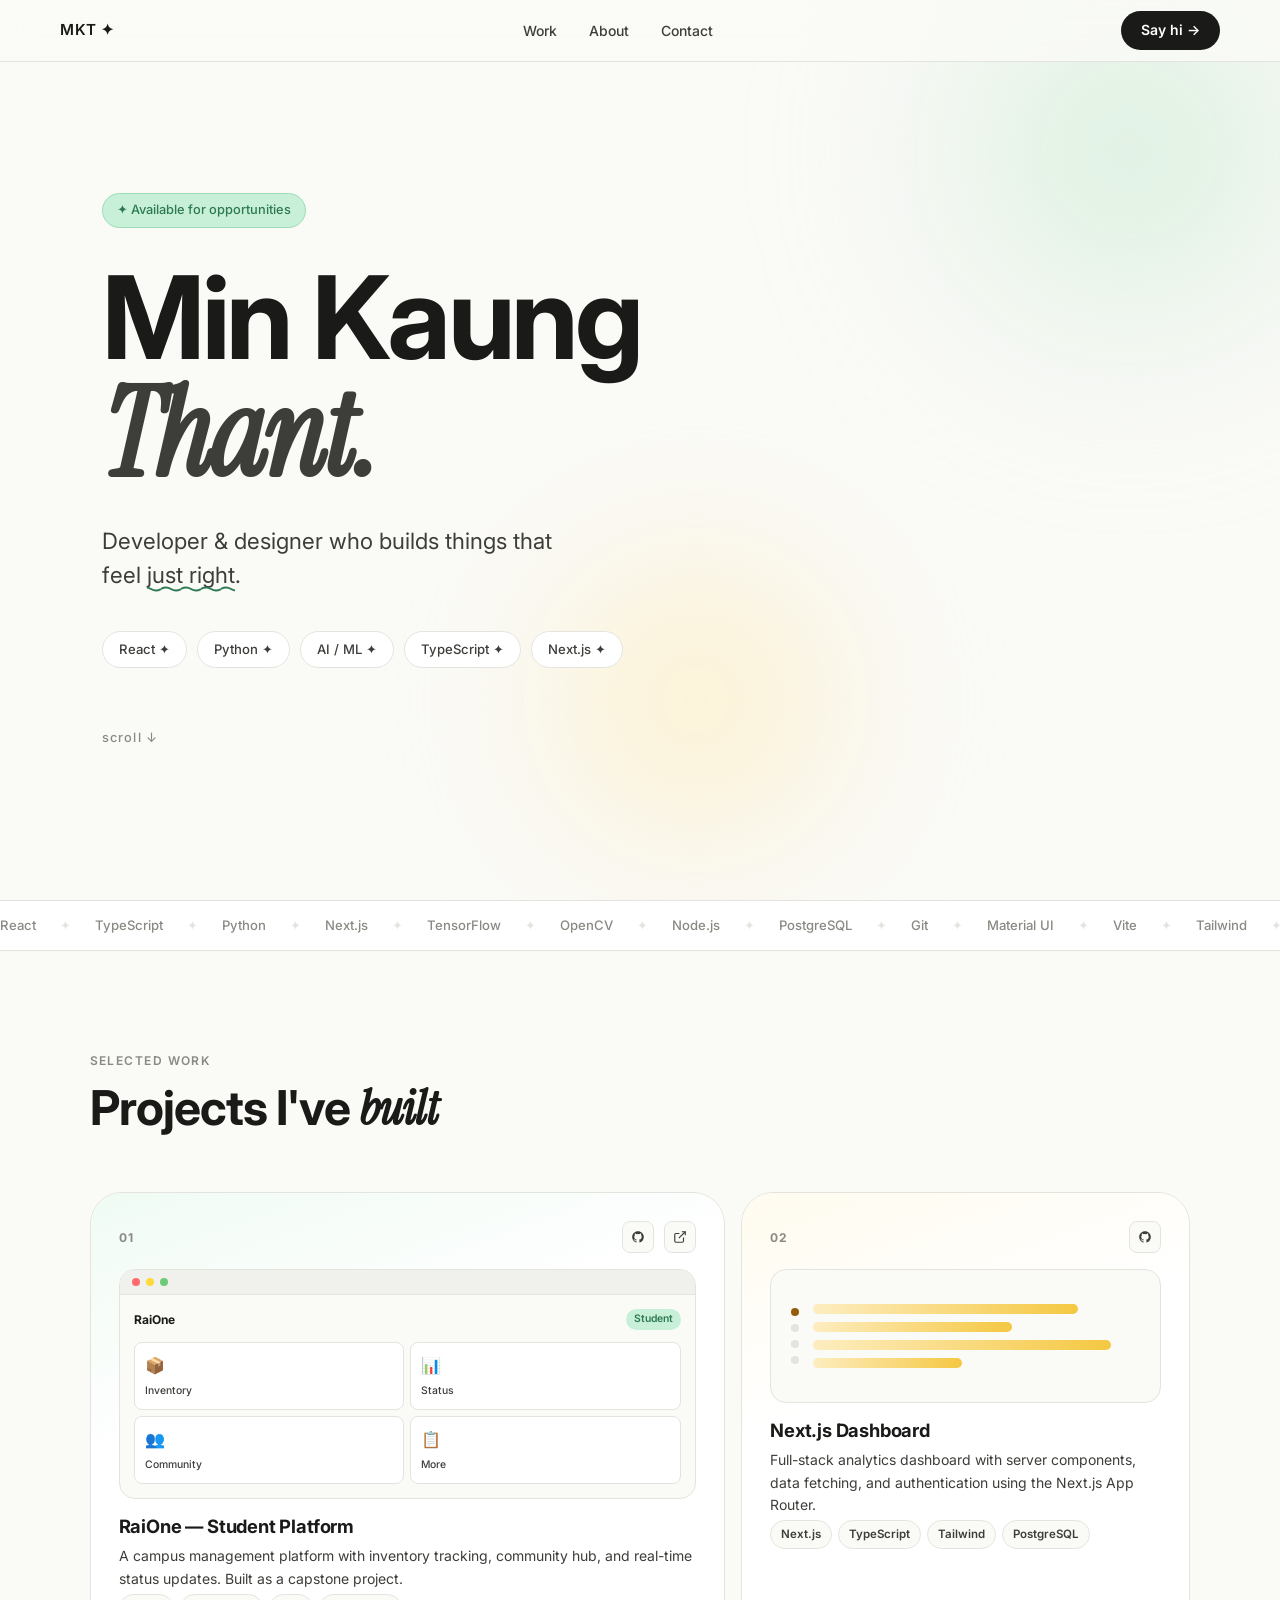
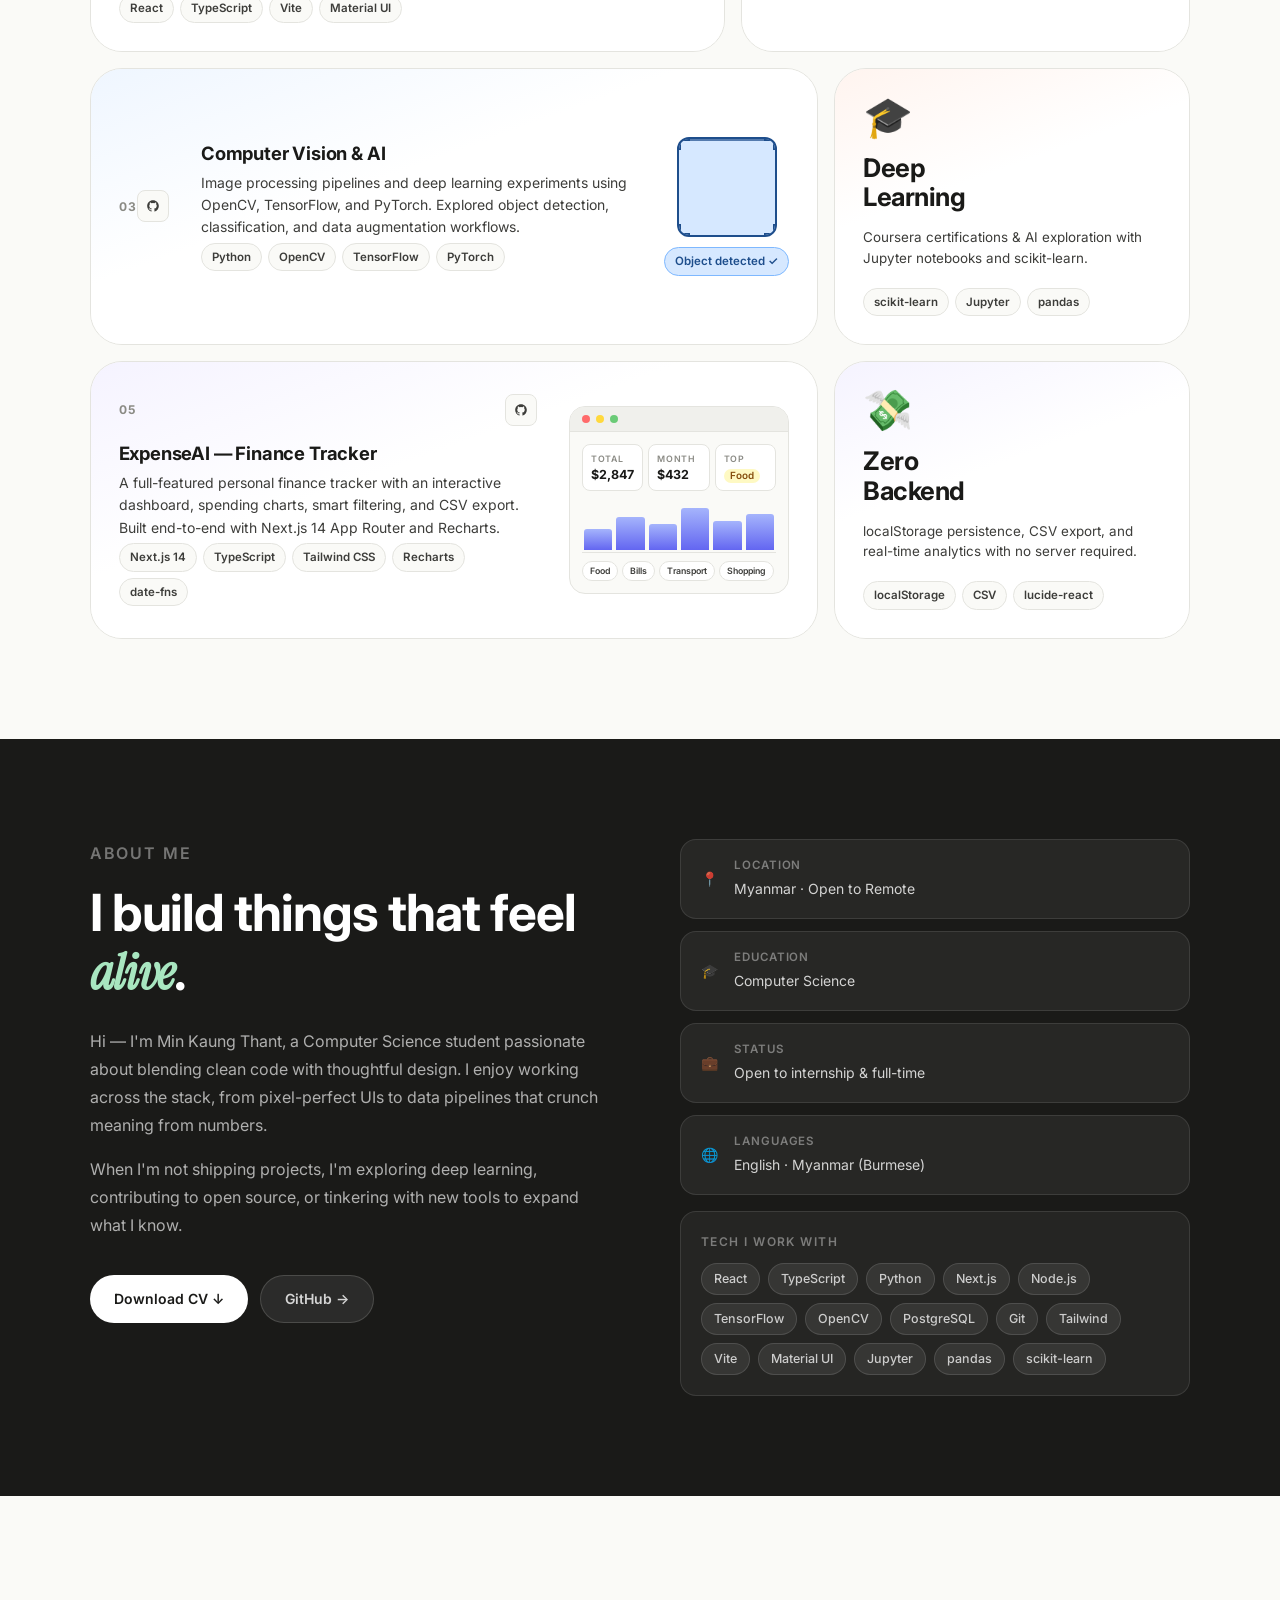
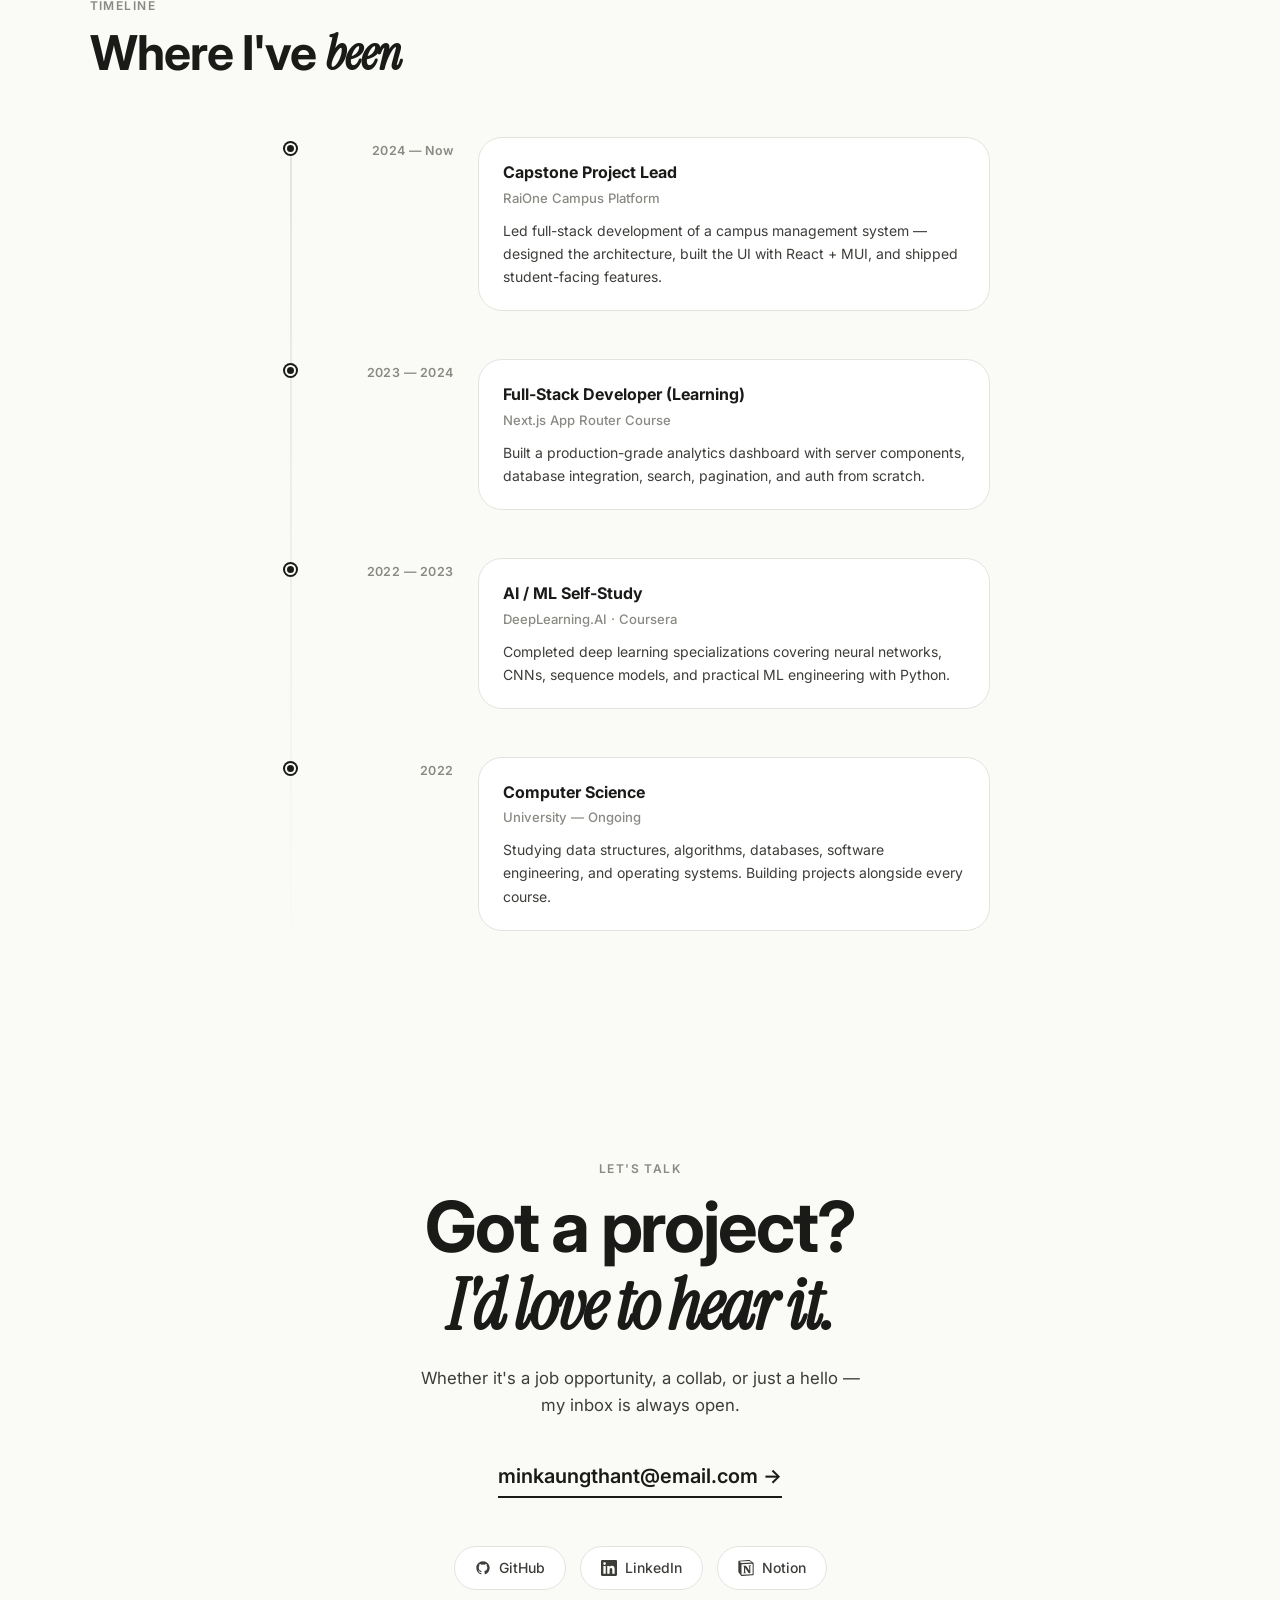
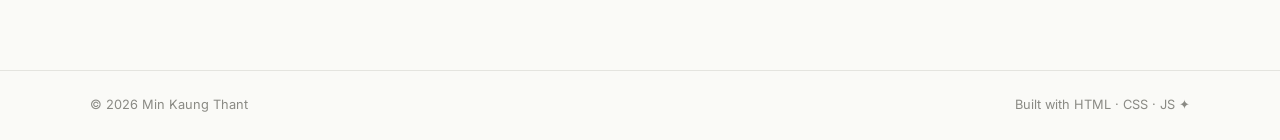
==== portfolio/index.html @ bcfe82c2 "Add ExpenseAI project card to portfolio Cards 05 and 06 showcase the Next.js 14 expense tracker with" ====
<!DOCTYPE html>
<html lang="en">
<head>
  <meta charset="UTF-8" />
  <meta name="viewport" content="width=device-width, initial-scale=1.0" />
  <title>Min Kaung Thant</title>
  <link rel="preconnect" href="https://fonts.googleapis.com" />
  <link rel="preconnect" href="https://fonts.gstatic.com" crossorigin />
  <link href="https://fonts.googleapis.com/css2?family=Instrument+Serif:ital@0;1&family=Inter:wght@300;400;500;600&display=swap" rel="stylesheet" />
  <link rel="stylesheet" href="style.css" />
</head>
<body>

  <!-- NAV -->
  <nav id="nav">
    <a href="#" class="nav-logo">MKT ✦</a>
    <ul>
      <li><a href="#work">Work</a></li>
      <li><a href="#about">About</a></li>
      <li><a href="#contact">Contact</a></li>
    </ul>
    <a href="mailto:minkaungthant@email.com" class="nav-cta">Say hi →</a>
  </nav>

  <!-- HERO -->
  <section id="hero">
    <div class="hero-tag">✦ Available for opportunities</div>
    <h1 class="hero-title">
      Min Kaung<br />
      <em>Thant.</em>
    </h1>
    <p class="hero-sub">
      Developer &amp; designer who builds things that<br />
      feel <span class="squiggle">just right</span>.
    </p>
    <div class="hero-chips">
      <span>React ✦</span>
      <span>Python ✦</span>
      <span>AI / ML ✦</span>
      <span>TypeScript ✦</span>
      <span>Next.js ✦</span>
    </div>
    <div class="hero-scroll">scroll ↓</div>

    <!-- decorative blobs -->
    <div class="blob blob-a"></div>
    <div class="blob blob-b"></div>
  </section>

  <!-- MARQUEE -->
  <div class="marquee-wrap" aria-hidden="true">
    <div class="marquee-track">
      <span>React</span><span>✦</span>
      <span>TypeScript</span><span>✦</span>
      <span>Python</span><span>✦</span>
      <span>Next.js</span><span>✦</span>
      <span>TensorFlow</span><span>✦</span>
      <span>OpenCV</span><span>✦</span>
      <span>Node.js</span><span>✦</span>
      <span>PostgreSQL</span><span>✦</span>
      <span>Git</span><span>✦</span>
      <span>Material UI</span><span>✦</span>
      <span>Vite</span><span>✦</span>
      <span>Tailwind</span><span>✦</span>
      <!-- duplicate for seamless loop -->
      <span>React</span><span>✦</span>
      <span>TypeScript</span><span>✦</span>
      <span>Python</span><span>✦</span>
      <span>Next.js</span><span>✦</span>
      <span>TensorFlow</span><span>✦</span>
      <span>OpenCV</span><span>✦</span>
      <span>Node.js</span><span>✦</span>
      <span>PostgreSQL</span><span>✦</span>
      <span>Git</span><span>✦</span>
      <span>Material UI</span><span>✦</span>
      <span>Vite</span><span>✦</span>
      <span>Tailwind</span><span>✦</span>
    </div>
  </div>

  <!-- WORK / PROJECTS -->
  <section id="work">
    <div class="section-header">
      <p class="label">Selected work</p>
      <h2>Projects I've <em>built</em></h2>
    </div>

    <div class="projects-bento">

      <!-- Card 1 — large -->
      <article class="project-card card-large" data-color="mint">
        <div class="card-inner">
          <div class="card-top">
            <span class="card-num">01</span>
            <div class="card-links">
              <a href="https://github.com/minkaungthant/raione-capstone" target="_blank" rel="noopener" aria-label="GitHub">
                <svg viewBox="0 0 24 24" fill="currentColor"><path d="M12 2C6.477 2 2 6.477 2 12c0 4.418 2.865 8.168 6.839 9.491.5.092.682-.217.682-.482 0-.237-.009-.868-.013-1.703-2.782.604-3.369-1.341-3.369-1.341-.454-1.155-1.11-1.463-1.11-1.463-.908-.62.069-.608.069-.608 1.003.07 1.531 1.03 1.531 1.03.892 1.529 2.341 1.087 2.91.832.092-.647.35-1.088.636-1.338-2.22-.253-4.555-1.11-4.555-4.943 0-1.091.39-1.984 1.029-2.683-.103-.253-.446-1.27.098-2.647 0 0 .84-.269 2.75 1.025A9.578 9.578 0 0 1 12 6.836a9.59 9.59 0 0 1 2.504.337c1.909-1.294 2.747-1.025 2.747-1.025.546 1.377.202 2.394.1 2.647.64.699 1.028 1.592 1.028 2.683 0 3.842-2.339 4.687-4.566 4.935.359.309.678.919.678 1.852 0 1.336-.012 2.415-.012 2.743 0 .267.18.578.688.48C19.138 20.165 22 16.418 22 12c0-5.523-4.477-10-10-10z"/></svg>
              </a>
              <a href="#" target="_blank" rel="noopener" aria-label="Live">
                <svg viewBox="0 0 24 24" fill="none" stroke="currentColor" stroke-width="2"><path d="M18 13v6a2 2 0 0 1-2 2H5a2 2 0 0 1-2-2V8a2 2 0 0 1 2-2h6"/><polyline points="15 3 21 3 21 9"/><line x1="10" y1="14" x2="21" y2="3"/></svg>
              </a>
            </div>
          </div>
          <div class="card-preview">
            <div class="mockup-browser">
              <div class="mockup-bar"><span></span><span></span><span></span></div>
              <div class="mockup-screen">
                <div class="mockup-nav"><div class="mockup-logo">RaiOne</div><div class="mockup-role">Student</div></div>
                <div class="mockup-grid">
                  <div class="mockup-tile"><div class="mockup-icon">📦</div><div>Inventory</div></div>
                  <div class="mockup-tile"><div class="mockup-icon">📊</div><div>Status</div></div>
                  <div class="mockup-tile"><div class="mockup-icon">👥</div><div>Community</div></div>
                  <div class="mockup-tile"><div class="mockup-icon">📋</div><div>More</div></div>
                </div>
              </div>
            </div>
          </div>
          <div class="card-body">
            <h3>RaiOne — Student Platform</h3>
            <p>A campus management platform with inventory tracking, community hub, and real-time status updates. Built as a capstone project.</p>
            <div class="card-tags">
              <span>React</span><span>TypeScript</span><span>Vite</span><span>Material UI</span>
            </div>
          </div>
        </div>
      </article>

      <!-- Card 2 -->
      <article class="project-card card-tall" data-color="amber">
        <div class="card-inner">
          <div class="card-top">
            <span class="card-num">02</span>
            <div class="card-links">
              <a href="https://github.com/minkaungthant/nextjs-dashboard" target="_blank" rel="noopener" aria-label="GitHub">
                <svg viewBox="0 0 24 24" fill="currentColor"><path d="M12 2C6.477 2 2 6.477 2 12c0 4.418 2.865 8.168 6.839 9.491.5.092.682-.217.682-.482 0-.237-.009-.868-.013-1.703-2.782.604-3.369-1.341-3.369-1.341-.454-1.155-1.11-1.463-1.11-1.463-.908-.62.069-.608.069-.608 1.003.07 1.531 1.03 1.531 1.03.892 1.529 2.341 1.087 2.91.832.092-.647.35-1.088.636-1.338-2.22-.253-4.555-1.11-4.555-4.943 0-1.091.39-1.984 1.029-2.683-.103-.253-.446-1.27.098-2.647 0 0 .84-.269 2.75 1.025A9.578 9.578 0 0 1 12 6.836a9.59 9.59 0 0 1 2.504.337c1.909-1.294 2.747-1.025 2.747-1.025.546 1.377.202 2.394.1 2.647.64.699 1.028 1.592 1.028 2.683 0 3.842-2.339 4.687-4.566 4.935.359.309.678.919.678 1.852 0 1.336-.012 2.415-.012 2.743 0 .267.18.578.688.48C19.138 20.165 22 16.418 22 12c0-5.523-4.477-10-10-10z"/></svg>
              </a>
            </div>
          </div>
          <div class="card-preview small-preview">
            <div class="dash-preview">
              <div class="dash-sidebar">
                <div class="dash-dot active"></div>
                <div class="dash-dot"></div>
                <div class="dash-dot"></div>
                <div class="dash-dot"></div>
              </div>
              <div class="dash-main">
                <div class="dash-bar" style="width:80%"></div>
                <div class="dash-bar" style="width:60%"></div>
                <div class="dash-bar" style="width:90%"></div>
                <div class="dash-bar" style="width:45%"></div>
              </div>
            </div>
          </div>
          <div class="card-body">
            <h3>Next.js Dashboard</h3>
            <p>Full-stack analytics dashboard with server components, data fetching, and authentication using the Next.js App Router.</p>
            <div class="card-tags">
              <span>Next.js</span><span>TypeScript</span><span>Tailwind</span><span>PostgreSQL</span>
            </div>
          </div>
        </div>
      </article>

      <!-- Card 3 -->
      <article class="project-card card-wide" data-color="blue">
        <div class="card-inner">
          <div class="card-top">
            <span class="card-num">03</span>
            <div class="card-links">
              <a href="https://github.com/minkaungthant" target="_blank" rel="noopener" aria-label="GitHub">
                <svg viewBox="0 0 24 24" fill="currentColor"><path d="M12 2C6.477 2 2 6.477 2 12c0 4.418 2.865 8.168 6.839 9.491.5.092.682-.217.682-.482 0-.237-.009-.868-.013-1.703-2.782.604-3.369-1.341-3.369-1.341-.454-1.155-1.11-1.463-1.11-1.463-.908-.62.069-.608.069-.608 1.003.07 1.531 1.03 1.531 1.03.892 1.529 2.341 1.087 2.91.832.092-.647.35-1.088.636-1.338-2.22-.253-4.555-1.11-4.555-4.943 0-1.091.39-1.984 1.029-2.683-.103-.253-.446-1.27.098-2.647 0 0 .84-.269 2.75 1.025A9.578 9.578 0 0 1 12 6.836a9.59 9.59 0 0 1 2.504.337c1.909-1.294 2.747-1.025 2.747-1.025.546 1.377.202 2.394.1 2.647.64.699 1.028 1.592 1.028 2.683 0 3.842-2.339 4.687-4.566 4.935.359.309.678.919.678 1.852 0 1.336-.012 2.415-.012 2.743 0 .267.18.578.688.48C19.138 20.165 22 16.418 22 12c0-5.523-4.477-10-10-10z"/></svg>
              </a>
            </div>
          </div>
          <div class="card-body">
            <h3>Computer Vision &amp; AI</h3>
            <p>Image processing pipelines and deep learning experiments using OpenCV, TensorFlow, and PyTorch. Explored object detection, classification, and data augmentation workflows.</p>
            <div class="card-tags">
              <span>Python</span><span>OpenCV</span><span>TensorFlow</span><span>PyTorch</span>
            </div>
          </div>
          <div class="card-visual cv-visual">
            <div class="cv-box">
              <div class="cv-scan"></div>
              <div class="cv-corner tl"></div>
              <div class="cv-corner tr"></div>
              <div class="cv-corner bl"></div>
              <div class="cv-corner br"></div>
            </div>
            <div class="cv-label">Object detected ✓</div>
          </div>
        </div>
      </article>

      <!-- Card 4 — small fun stat card -->
      <article class="project-card card-stat" data-color="peach">
        <div class="card-inner">
          <div class="stat-emoji">🎓</div>
          <div class="stat-big">Deep<br />Learning</div>
          <p>Coursera certifications & AI exploration with Jupyter notebooks and scikit-learn.</p>
          <div class="card-tags">
            <span>scikit-learn</span><span>Jupyter</span><span>pandas</span>
          </div>
        </div>
      </article>

      <!-- Card 5 — ExpenseAI -->
      <article class="project-card card-wide" data-color="violet">
        <div class="card-inner">
          <div style="flex:1;display:flex;flex-direction:column;gap:16px;">
            <div class="card-top">
              <span class="card-num">05</span>
              <div class="card-links">
                <a href="https://github.com/trey-min/expense-tracker-ai" target="_blank" rel="noopener" aria-label="GitHub">
                  <svg viewBox="0 0 24 24" fill="currentColor"><path d="M12 2C6.477 2 2 6.477 2 12c0 4.418 2.865 8.168 6.839 9.491.5.092.682-.217.682-.482 0-.237-.009-.868-.013-1.703-2.782.604-3.369-1.341-3.369-1.341-.454-1.155-1.11-1.463-1.11-1.463-.908-.62.069-.608.069-.608 1.003.07 1.531 1.03 1.531 1.03.892 1.529 2.341 1.087 2.91.832.092-.647.35-1.088.636-1.338-2.22-.253-4.555-1.11-4.555-4.943 0-1.091.39-1.984 1.029-2.683-.103-.253-.446-1.27.098-2.647 0 0 .84-.269 2.75 1.025A9.578 9.578 0 0 1 12 6.836a9.59 9.59 0 0 1 2.504.337c1.909-1.294 2.747-1.025 2.747-1.025.546 1.377.202 2.394.1 2.647.64.699 1.028 1.592 1.028 2.683 0 3.842-2.339 4.687-4.566 4.935.359.309.678.919.678 1.852 0 1.336-.012 2.415-.012 2.743 0 .267.18.578.688.48C19.138 20.165 22 16.418 22 12c0-5.523-4.477-10-10-10z"/></svg>
                </a>
              </div>
            </div>
            <div class="card-body">
              <h3>ExpenseAI — Finance Tracker</h3>
              <p>A full-featured personal finance tracker with an interactive dashboard, spending charts, smart filtering, and CSV export. Built end-to-end with Next.js 14 App Router and Recharts.</p>
              <div class="card-tags">
                <span>Next.js 14</span><span>TypeScript</span><span>Tailwind CSS</span><span>Recharts</span><span>date-fns</span>
              </div>
            </div>
          </div>
          <div class="card-visual expense-visual">
            <div class="mockup-bar"><span></span><span></span><span></span></div>
            <div class="expense-screen">
              <div class="expense-kpis">
                <div class="expense-kpi">
                  <div class="expense-kpi-label">Total</div>
                  <div class="expense-kpi-value">$2,847</div>
                </div>
                <div class="expense-kpi">
                  <div class="expense-kpi-label">Month</div>
                  <div class="expense-kpi-value">$432</div>
                </div>
                <div class="expense-kpi">
                  <div class="expense-kpi-label">Top</div>
                  <div class="expense-kpi-value"><span class="expense-kpi-cat">Food</span></div>
                </div>
              </div>
              <div class="expense-chart">
                <div class="expense-bar" style="height:42%"></div>
                <div class="expense-bar" style="height:68%"></div>
                <div class="expense-bar" style="height:52%"></div>
                <div class="expense-bar" style="height:85%"></div>
                <div class="expense-bar" style="height:60%"></div>
                <div class="expense-bar" style="height:74%"></div>
              </div>
              <div class="expense-cats">
                <span class="expense-cat-pill">Food</span>
                <span class="expense-cat-pill">Bills</span>
                <span class="expense-cat-pill">Transport</span>
                <span class="expense-cat-pill">Shopping</span>
              </div>
            </div>
          </div>
        </div>
      </article>

      <!-- Card 6 — stat -->
      <article class="project-card card-stat" data-color="violet">
        <div class="card-inner">
          <div class="stat-emoji">💸</div>
          <div class="stat-big">Zero<br />Backend</div>
          <p>localStorage persistence, CSV export, and real-time analytics with no server required.</p>
          <div class="card-tags">
            <span>localStorage</span><span>CSV</span><span>lucide-react</span>
          </div>
        </div>
      </article>

    </div>
  </section>

  <!-- ABOUT -->
  <section id="about">
    <div class="about-grid">

      <div class="about-text">
        <p class="label">About me</p>
        <h2>I build things that feel <em>alive</em>.</h2>
        <p>
          Hi — I'm Min Kaung Thant, a Computer Science student passionate about blending
          clean code with thoughtful design. I enjoy working across the stack, from
          pixel-perfect UIs to data pipelines that crunch meaning from numbers.
        </p>
        <p>
          When I'm not shipping projects, I'm exploring deep learning, contributing to
          open source, or tinkering with new tools to expand what I know.
        </p>
        <div class="about-cta">
          <a href="resume.pdf" class="btn btn-dark" target="_blank">Download CV ↓</a>
          <a href="https://github.com/minkaungthant" target="_blank" rel="noopener" class="btn btn-ghost">GitHub →</a>
        </div>
      </div>

      <div class="about-cards-col">
        <div class="about-info-card">
          <span class="info-icon">📍</span>
          <div>
            <strong>Location</strong>
            <span>Myanmar · Open to Remote</span>
          </div>
        </div>
        <div class="about-info-card">
          <span class="info-icon">🎓</span>
          <div>
            <strong>Education</strong>
            <span>Computer Science</span>
          </div>
        </div>
        <div class="about-info-card">
          <span class="info-icon">💼</span>
          <div>
            <strong>Status</strong>
            <span>Open to internship &amp; full-time</span>
          </div>
        </div>
        <div class="about-info-card">
          <span class="info-icon">🌐</span>
          <div>
            <strong>Languages</strong>
            <span>English · Myanmar (Burmese)</span>
          </div>
        </div>

        <!-- skills bento mini -->
        <div class="skills-mini">
          <p class="label" style="margin-bottom:12px">Tech I work with</p>
          <div class="skill-pills">
            <span>React</span><span>TypeScript</span><span>Python</span>
            <span>Next.js</span><span>Node.js</span><span>TensorFlow</span>
            <span>OpenCV</span><span>PostgreSQL</span><span>Git</span>
            <span>Tailwind</span><span>Vite</span><span>Material UI</span>
            <span>Jupyter</span><span>pandas</span><span>scikit-learn</span>
          </div>
        </div>
      </div>

    </div>
  </section>

  <!-- EXPERIENCE -->
  <section id="experience">
    <div class="section-header">
      <p class="label">Timeline</p>
      <h2>Where I've <em>been</em></h2>
    </div>
    <div class="timeline">

      <div class="tl-item">
        <div class="tl-dot"></div>
        <div class="tl-year">2024 — Now</div>
        <div class="tl-card">
          <div class="tl-role">Capstone Project Lead</div>
          <div class="tl-company">RaiOne Campus Platform</div>
          <p>Led full-stack development of a campus management system — designed the architecture, built the UI with React + MUI, and shipped student-facing features.</p>
        </div>
      </div>

      <div class="tl-item">
        <div class="tl-dot"></div>
        <div class="tl-year">2023 — 2024</div>
        <div class="tl-card">
          <div class="tl-role">Full-Stack Developer (Learning)</div>
          <div class="tl-company">Next.js App Router Course</div>
          <p>Built a production-grade analytics dashboard with server components, database integration, search, pagination, and auth from scratch.</p>
        </div>
      </div>

      <div class="tl-item">
        <div class="tl-dot"></div>
        <div class="tl-year">2022 — 2023</div>
        <div class="tl-card">
          <div class="tl-role">AI / ML Self-Study</div>
          <div class="tl-company">DeepLearning.AI · Coursera</div>
          <p>Completed deep learning specializations covering neural networks, CNNs, sequence models, and practical ML engineering with Python.</p>
        </div>
      </div>

      <div class="tl-item">
        <div class="tl-dot"></div>
        <div class="tl-year">2022</div>
        <div class="tl-card">
          <div class="tl-role">Computer Science</div>
          <div class="tl-company">University — Ongoing</div>
          <p>Studying data structures, algorithms, databases, software engineering, and operating systems. Building projects alongside every course.</p>
        </div>
      </div>

    </div>
  </section>

  <!-- CONTACT -->
  <section id="contact">
    <div class="contact-wrap">
      <p class="label">Let's talk</p>
      <h2 class="contact-big">Got a project?<br /><em>I'd love to hear it.</em></h2>
      <p class="contact-sub">
        Whether it's a job opportunity, a collab, or just a hello —<br />
        my inbox is always open.
      </p>
      <a href="mailto:minkaungthant@email.com" class="contact-btn">
        minkaungthant@email.com →
      </a>
      <div class="contact-socials">
        <a href="https://github.com/minkaungthant" target="_blank" rel="noopener">
          <svg viewBox="0 0 24 24" fill="currentColor"><path d="M12 2C6.477 2 2 6.477 2 12c0 4.418 2.865 8.168 6.839 9.491.5.092.682-.217.682-.482 0-.237-.009-.868-.013-1.703-2.782.604-3.369-1.341-3.369-1.341-.454-1.155-1.11-1.463-1.11-1.463-.908-.62.069-.608.069-.608 1.003.07 1.531 1.03 1.531 1.03.892 1.529 2.341 1.087 2.91.832.092-.647.35-1.088.636-1.338-2.22-.253-4.555-1.11-4.555-4.943 0-1.091.39-1.984 1.029-2.683-.103-.253-.446-1.27.098-2.647 0 0 .84-.269 2.75 1.025A9.578 9.578 0 0 1 12 6.836a9.59 9.59 0 0 1 2.504.337c1.909-1.294 2.747-1.025 2.747-1.025.546 1.377.202 2.394.1 2.647.64.699 1.028 1.592 1.028 2.683 0 3.842-2.339 4.687-4.566 4.935.359.309.678.919.678 1.852 0 1.336-.012 2.415-.012 2.743 0 .267.18.578.688.48C19.138 20.165 22 16.418 22 12c0-5.523-4.477-10-10-10z"/></svg>
          GitHub
        </a>
        <a href="https://linkedin.com/in/minkaungthant" target="_blank" rel="noopener">
          <svg viewBox="0 0 24 24" fill="currentColor"><path d="M20.447 20.452h-3.554v-5.569c0-1.328-.027-3.037-1.852-3.037-1.853 0-2.136 1.445-2.136 2.939v5.667H9.351V9h3.414v1.561h.046c.477-.9 1.637-1.85 3.37-1.85 3.601 0 4.267 2.37 4.267 5.455v6.286zM5.337 7.433a2.062 2.062 0 0 1-2.063-2.065 2.064 2.064 0 1 1 2.063 2.065zm1.782 13.019H3.555V9h3.564v11.452zM22.225 0H1.771C.792 0 0 .774 0 1.729v20.542C0 23.227.792 24 1.771 24h20.451C23.2 24 24 23.227 24 22.271V1.729C24 .774 23.2 0 22.222 0h.003z"/></svg>
          LinkedIn
        </a>
        <a href="https://www.notion.so/Min-Kaung-Thant-Portfolio-40a4d64b9e83837584ef81751d1cf5b5" target="_blank" rel="noopener">
          <svg viewBox="0 0 24 24" fill="currentColor"><path d="M4.459 4.208c.746.606 1.026.56 2.428.466l13.215-.793c.28 0 .047-.28-.046-.326L17.86 1.968c-.42-.326-.981-.7-2.055-.607L3.01 2.295c-.466.046-.56.28-.374.466zm.793 3.08v13.904c0 .747.373 1.027 1.214.98l14.523-.84c.841-.046.935-.56.935-1.167V6.354c0-.606-.233-.933-.748-.887l-15.177.887c-.56.047-.747.327-.747.933zm14.337.745c.093.42 0 .84-.42.888l-.7.14v10.264c-.608.327-1.168.514-1.635.514-.748 0-.935-.234-1.495-.933l-4.577-7.186v6.952L12.21 19s0 .84-1.168.84l-3.222.186c-.093-.186 0-.653.327-.746l.84-.233V9.854L7.822 9.76c-.094-.42.14-1.026.793-1.073l3.456-.233 4.764 7.279v-6.44l-1.215-.14c-.093-.514.28-.887.747-.933zM1.936 1.035l13.31-.98c1.634-.14 2.055-.047 3.082.7l4.249 2.986c.7.513.934.653.934 1.213v16.378c0 1.026-.373 1.634-1.68 1.726l-15.458.934c-.98.047-1.448-.093-1.962-.747l-3.129-4.06c-.56-.747-.793-1.306-.793-1.96V2.667c0-.839.374-1.54 1.447-1.632z"/></svg>
          Notion
        </a>
      </div>
    </div>
  </section>

  <!-- FOOTER -->
  <footer>
    <span>© <span id="year"></span> Min Kaung Thant</span>
    <span>Built with HTML · CSS · JS ✦</span>
  </footer>

  <script src="script.js"></script>
</body>
</html>
---- portfolio/style.css ----
/* ============================================================
   TOKENS
============================================================ */
:root {
  --cream:   #FAFAF7;
  --ink:     #1A1A18;
  --ink-2:   #3D3D3A;
  --ink-3:   #8A8A84;
  --border:  #E4E4DF;
  --white:   #FFFFFF;

  /* accent palette */
  --mint:    #C8F0D8;
  --mint-d:  #2D7A52;
  --amber:   #FDEDC0;
  --amber-d: #92600A;
  --blue:    #D6E8FF;
  --blue-d:  #1E4E8C;
  --peach:   #FFE4D6;
  --peach-d: #8C3B1E;
  --violet:  #EDE9FE;
  --violet-d: #4338CA;

  --radius-sm:  8px;
  --radius:     16px;
  --radius-lg:  24px;
  --radius-xl:  32px;

  --shadow-sm:  0 1px 4px rgba(0,0,0,0.06);
  --shadow:     0 4px 24px rgba(0,0,0,0.07);
  --shadow-lg:  0 12px 48px rgba(0,0,0,0.10);

  --nav-h: 62px;
  --ease:  cubic-bezier(0.4, 0, 0.2, 1);
}

/* ============================================================
   RESET
============================================================ */
*, *::before, *::after { box-sizing: border-box; margin: 0; padding: 0; }
html { scroll-behavior: smooth; scroll-padding-top: var(--nav-h); }

body {
  font-family: 'Inter', sans-serif;
  background: var(--cream);
  color: var(--ink);
  line-height: 1.6;
  overflow-x: hidden;
  -webkit-font-smoothing: antialiased;
}

a { color: inherit; text-decoration: none; }
img { max-width: 100%; display: block; }

/* ============================================================
   SCROLLBAR
============================================================ */
::-webkit-scrollbar { width: 5px; }
::-webkit-scrollbar-track { background: var(--cream); }
::-webkit-scrollbar-thumb { background: var(--border); border-radius: 4px; }

/* ============================================================
   TYPOGRAPHY HELPERS
============================================================ */
.label {
  font-size: 0.75rem;
  font-weight: 600;
  letter-spacing: 0.12em;
  text-transform: uppercase;
  color: var(--ink-3);
  margin-bottom: 10px;
}

em { font-family: 'Instrument Serif', serif; font-style: italic; }

/* ============================================================
   SQUIGGLE UNDERLINE
============================================================ */
.squiggle {
  position: relative;
  white-space: nowrap;
}
.squiggle::after {
  content: '';
  position: absolute;
  bottom: -4px; left: 0; right: 0;
  height: 6px;
  background: url("data:image/svg+xml,%3Csvg xmlns='http://www.w3.org/2000/svg' width='20' height='6'%3E%3Cpath d='M0 3 Q5 0 10 3 Q15 6 20 3' fill='none' stroke='%232D7A52' stroke-width='2'/%3E%3C/svg%3E") repeat-x center;
}

/* ============================================================
   NAV
============================================================ */
#nav {
  position: fixed;
  top: 0; left: 0; right: 0;
  z-index: 100;
  height: var(--nav-h);
  display: flex;
  align-items: center;
  justify-content: space-between;
  padding: 0 clamp(20px, 5vw, 60px);
  background: rgba(250,250,247,0.82);
  backdrop-filter: blur(16px);
  -webkit-backdrop-filter: blur(16px);
  border-bottom: 1px solid var(--border);
  transition: box-shadow 0.3s var(--ease);
}

#nav.scrolled { box-shadow: var(--shadow); }

.nav-logo {
  font-size: 0.95rem;
  font-weight: 600;
  letter-spacing: 0.04em;
  color: var(--ink);
}

#nav ul {
  display: flex;
  list-style: none;
  gap: 4px;
}

#nav ul a {
  padding: 6px 14px;
  border-radius: 100px;
  font-size: 0.875rem;
  font-weight: 500;
  color: var(--ink-2);
  transition: background 0.2s, color 0.2s;
}

#nav ul a:hover {
  background: var(--ink);
  color: var(--white);
}

.nav-cta {
  font-size: 0.875rem;
  font-weight: 600;
  padding: 8px 20px;
  border-radius: 100px;
  background: var(--ink);
  color: var(--white);
  transition: opacity 0.2s, transform 0.2s;
}
.nav-cta:hover { opacity: 0.8; transform: translateY(-1px); }

/* ============================================================
   HERO
============================================================ */
#hero {
  min-height: 100vh;
  display: flex;
  flex-direction: column;
  justify-content: center;
  align-items: flex-start;
  padding: calc(var(--nav-h) + 60px) clamp(24px, 8vw, 120px) 80px;
  position: relative;
  overflow: hidden;
}

.hero-tag {
  display: inline-flex;
  align-items: center;
  gap: 8px;
  font-size: 0.8rem;
  font-weight: 500;
  color: var(--mint-d);
  background: var(--mint);
  border: 1px solid #9CDDB8;
  padding: 6px 14px;
  border-radius: 100px;
  margin-bottom: 32px;
  opacity: 0;
  animation: rise 0.7s var(--ease) 0.1s forwards;
}

.hero-title {
  font-size: clamp(3.5rem, 9vw, 8rem);
  font-weight: 700;
  line-height: 1.0;
  letter-spacing: -0.03em;
  margin-bottom: 28px;
  opacity: 0;
  animation: rise 0.7s var(--ease) 0.25s forwards;
}

.hero-title em {
  font-size: 1.05em;
  color: var(--ink-2);
}

.hero-sub {
  font-size: clamp(1.1rem, 2.2vw, 1.4rem);
  color: var(--ink-2);
  line-height: 1.5;
  margin-bottom: 40px;
  opacity: 0;
  animation: rise 0.7s var(--ease) 0.4s forwards;
}

.hero-chips {
  display: flex;
  flex-wrap: wrap;
  gap: 10px;
  margin-bottom: 60px;
  opacity: 0;
  animation: rise 0.7s var(--ease) 0.55s forwards;
}

.hero-chips span {
  font-size: 0.82rem;
  font-weight: 500;
  padding: 7px 16px;
  border-radius: 100px;
  border: 1.5px solid var(--border);
  background: var(--white);
  color: var(--ink-2);
  transition: all 0.2s;
  cursor: default;
}

.hero-chips span:hover {
  border-color: var(--ink);
  background: var(--ink);
  color: var(--white);
  transform: translateY(-2px) rotate(-1deg);
}

.hero-scroll {
  font-size: 0.8rem;
  font-weight: 500;
  color: var(--ink-3);
  letter-spacing: 0.08em;
  opacity: 0;
  animation: rise 0.7s var(--ease) 0.7s forwards;
}

/* BLOBS */
.blob {
  position: absolute;
  border-radius: 50%;
  filter: blur(80px);
  pointer-events: none;
  z-index: -1;
}
.blob-a {
  width: 500px; height: 500px;
  top: -100px; right: -100px;
  background: radial-gradient(circle, #d4edda 0%, transparent 70%);
  animation: drift 12s ease-in-out infinite alternate;
}
.blob-b {
  width: 400px; height: 400px;
  bottom: 0px; right: 30%;
  background: radial-gradient(circle, #fdedc0 0%, transparent 70%);
  animation: drift 16s ease-in-out infinite alternate-reverse;
}

/* ============================================================
   MARQUEE
============================================================ */
.marquee-wrap {
  overflow: hidden;
  border-top: 1px solid var(--border);
  border-bottom: 1px solid var(--border);
  padding: 14px 0;
  background: var(--white);
}

.marquee-track {
  display: flex;
  gap: 24px;
  width: max-content;
  animation: marquee 30s linear infinite;
}

.marquee-track span {
  font-size: 0.82rem;
  font-weight: 500;
  color: var(--ink-3);
  white-space: nowrap;
  flex-shrink: 0;
}

.marquee-track span:nth-child(even) {
  color: var(--border);
}

/* ============================================================
   SECTION SHARED
============================================================ */
section {
  padding: 100px clamp(24px, 7vw, 100px);
}

.section-header {
  margin-bottom: 56px;
}

.section-header h2 {
  font-size: clamp(2rem, 4vw, 3rem);
  font-weight: 700;
  letter-spacing: -0.02em;
  line-height: 1.15;
}

/* ============================================================
   PROJECTS — BENTO GRID
============================================================ */
.projects-bento {
  display: grid;
  grid-template-columns: repeat(12, 1fr);
  grid-template-rows: auto;
  gap: 16px;
}

/* layout */
.card-large { grid-column: span 7; }
.card-tall  { grid-column: span 5; }
.card-wide  { grid-column: span 8; }
.card-stat  { grid-column: span 4; }

/* base card */
.project-card {
  background: var(--white);
  border: 1.5px solid var(--border);
  border-radius: var(--radius-xl);
  overflow: hidden;
  transition: transform 0.3s var(--ease), box-shadow 0.3s var(--ease), border-color 0.3s;
  cursor: pointer;
}

.project-card:hover {
  transform: translateY(-4px);
  box-shadow: var(--shadow-lg);
}

/* accent stripe on hover */
.project-card[data-color="mint"]:hover  { border-color: #9CDDB8; }
.project-card[data-color="amber"]:hover { border-color: #F5C842; }
.project-card[data-color="blue"]:hover  { border-color: #7EB8FF; }
.project-card[data-color="peach"]:hover   { border-color: #FFB494; }
.project-card[data-color="violet"]:hover  { border-color: #A5B4FC; }

.card-inner {
  padding: 28px;
  display: flex;
  flex-direction: column;
  gap: 16px;
  height: 100%;
}

.card-top {
  display: flex;
  justify-content: space-between;
  align-items: center;
}

.card-num {
  font-size: 0.75rem;
  font-weight: 700;
  letter-spacing: 0.1em;
  color: var(--ink-3);
}

.card-links {
  display: flex;
  gap: 10px;
}

.card-links a {
  width: 32px; height: 32px;
  border-radius: 8px;
  border: 1.5px solid var(--border);
  background: var(--cream);
  display: flex; align-items: center; justify-content: center;
  color: var(--ink-2);
  transition: all 0.2s;
}
.card-links a:hover {
  background: var(--ink);
  border-color: var(--ink);
  color: var(--white);
}
.card-links svg { width: 14px; height: 14px; }

.card-body h3 {
  font-size: 1.15rem;
  font-weight: 700;
  letter-spacing: -0.01em;
  line-height: 1.3;
  margin-bottom: 6px;
}

.card-body p {
  font-size: 0.875rem;
  color: var(--ink-2);
  line-height: 1.6;
}

.card-tags {
  display: flex;
  flex-wrap: wrap;
  gap: 6px;
  margin-top: 4px;
}

.card-tags span {
  font-size: 0.72rem;
  font-weight: 600;
  padding: 4px 10px;
  border-radius: 100px;
  background: var(--cream);
  border: 1px solid var(--border);
  color: var(--ink-2);
}

/* color tint on card header */
.project-card[data-color="mint"]  .card-inner { background: linear-gradient(160deg, #F0FBF4 0%, var(--white) 40%); }
.project-card[data-color="amber"] .card-inner { background: linear-gradient(160deg, #FFFBEF 0%, var(--white) 40%); }
.project-card[data-color="blue"]  .card-inner { background: linear-gradient(160deg, #EFF6FF 0%, var(--white) 40%); }
.project-card[data-color="peach"]   .card-inner { background: linear-gradient(160deg, #FFF4EF 0%, var(--white) 40%); }
.project-card[data-color="violet"]  .card-inner { background: linear-gradient(160deg, #F5F3FF 0%, var(--white) 40%); }

/* ── MOCKUP BROWSER ── */
.card-preview {
  border-radius: var(--radius);
  overflow: hidden;
  border: 1.5px solid var(--border);
  background: var(--cream);
}

.mockup-browser {
  width: 100%;
}

.mockup-bar {
  background: #F0F0EC;
  padding: 8px 12px;
  display: flex;
  gap: 6px;
  align-items: center;
  border-bottom: 1px solid var(--border);
}

.mockup-bar span {
  width: 8px; height: 8px;
  border-radius: 50%;
  background: #D5D5D0;
  display: block;
}
.mockup-bar span:nth-child(1) { background: #FF6B6B; }
.mockup-bar span:nth-child(2) { background: #FFD93D; }
.mockup-bar span:nth-child(3) { background: #6BCB77; }

.mockup-screen {
  padding: 14px;
}

.mockup-nav {
  display: flex;
  justify-content: space-between;
  align-items: center;
  margin-bottom: 12px;
}

.mockup-logo {
  font-size: 0.75rem;
  font-weight: 700;
  color: var(--ink);
}

.mockup-role {
  font-size: 0.65rem;
  padding: 2px 8px;
  border-radius: 100px;
  background: var(--mint);
  color: var(--mint-d);
  font-weight: 600;
}

.mockup-grid {
  display: grid;
  grid-template-columns: 1fr 1fr;
  gap: 6px;
}

.mockup-tile {
  background: var(--white);
  border: 1px solid var(--border);
  border-radius: 8px;
  padding: 10px;
  font-size: 0.65rem;
  font-weight: 500;
  color: var(--ink-2);
  display: flex;
  flex-direction: column;
  align-items: flex-start;
  gap: 4px;
}

.mockup-icon { font-size: 1rem; }

/* ── DASHBOARD PREVIEW ── */
.small-preview { padding: 16px; }

.dash-preview {
  display: flex;
  gap: 10px;
  height: 100px;
}

.dash-sidebar {
  display: flex;
  flex-direction: column;
  gap: 8px;
  justify-content: center;
  padding: 0 4px;
}

.dash-dot {
  width: 8px; height: 8px;
  border-radius: 50%;
  background: var(--border);
}
.dash-dot.active { background: var(--amber-d); }

.dash-main {
  flex: 1;
  display: flex;
  flex-direction: column;
  gap: 8px;
  justify-content: center;
}

.dash-bar {
  height: 10px;
  border-radius: 100px;
  background: linear-gradient(to right, #FDEDC0, #F5C842);
  transition: width 0.4s var(--ease);
}

/* ── CV VISUAL ── */
.card-wide .card-inner {
  flex-direction: row;
  align-items: center;
  gap: 32px;
}

.cv-visual {
  flex-shrink: 0;
  display: flex;
  flex-direction: column;
  align-items: center;
  gap: 10px;
}

.cv-box {
  width: 100px; height: 100px;
  border: 2px solid var(--blue-d);
  border-radius: 12px;
  position: relative;
  background: var(--blue);
  overflow: hidden;
}

.cv-scan {
  position: absolute;
  top: 0; left: 0; right: 0;
  height: 2px;
  background: var(--blue-d);
  animation: scan 2.5s ease-in-out infinite;
  opacity: 0.7;
}

.cv-corner {
  position: absolute;
  width: 12px; height: 12px;
  border-color: var(--blue-d);
  border-style: solid;
}
.cv-corner.tl { top: -1px;  left: -1px;  border-width: 3px 0 0 3px; }
.cv-corner.tr { top: -1px;  right: -1px; border-width: 3px 3px 0 0; }
.cv-corner.bl { bottom: -1px; left: -1px;  border-width: 0 0 3px 3px; }
.cv-corner.br { bottom: -1px; right: -1px; border-width: 0 3px 3px 0; }

.cv-label {
  font-size: 0.72rem;
  font-weight: 600;
  color: var(--blue-d);
  background: var(--blue);
  padding: 4px 10px;
  border-radius: 100px;
  border: 1px solid #7EB8FF;
  white-space: nowrap;
}

/* ── STAT CARD ── */
.card-stat .card-inner {
  justify-content: space-between;
}

.stat-emoji {
  font-size: 2.5rem;
  line-height: 1;
}

.stat-big {
  font-size: 1.6rem;
  font-weight: 700;
  letter-spacing: -0.02em;
  line-height: 1.15;
  color: var(--ink);
}

.card-stat p {
  font-size: 0.84rem;
  color: var(--ink-2);
  line-height: 1.5;
}

/* ── EXPENSE VISUAL ── */
.expense-visual {
  flex-shrink: 0;
  width: 220px;
  border-radius: var(--radius);
  overflow: hidden;
  border: 1.5px solid var(--border);
  background: var(--cream);
}

.expense-screen {
  padding: 12px;
}

.expense-kpis {
  display: flex;
  gap: 5px;
  margin-bottom: 10px;
}

.expense-kpi {
  flex: 1;
  background: var(--white);
  border: 1px solid var(--border);
  border-radius: 8px;
  padding: 7px 8px;
}

.expense-kpi-label {
  font-size: 0.55rem;
  font-weight: 600;
  text-transform: uppercase;
  letter-spacing: 0.07em;
  color: var(--ink-3);
  margin-bottom: 2px;
}

.expense-kpi-value {
  font-size: 0.78rem;
  font-weight: 700;
  color: var(--ink);
  line-height: 1.2;
}

.expense-kpi-cat {
  display: inline-block;
  font-size: 0.62rem;
  font-weight: 600;
  background: #FEF9C3;
  color: #854D0E;
  padding: 1px 6px;
  border-radius: 100px;
}

.expense-chart {
  display: flex;
  align-items: flex-end;
  gap: 4px;
  height: 52px;
  padding: 0 2px 2px;
  border-bottom: 1px solid var(--border);
  margin-bottom: 8px;
}

.expense-bar {
  flex: 1;
  border-radius: 3px 3px 0 0;
  background: linear-gradient(to top, #6366F1, #A5B4FC);
}

.expense-cats {
  display: flex;
  gap: 4px;
  flex-wrap: wrap;
}

.expense-cat-pill {
  font-size: 0.55rem;
  font-weight: 600;
  padding: 2px 7px;
  border-radius: 100px;
  border: 1px solid var(--border);
  background: var(--white);
  color: var(--ink-2);
}

/* ============================================================
   ABOUT
============================================================ */
#about {
  background: var(--ink);
  color: var(--white);
}

#about .label { color: rgba(255,255,255,0.4); }

.about-grid {
  display: grid;
  grid-template-columns: 1fr 1fr;
  gap: 80px;
  align-items: start;
}

.about-text h2 {
  font-size: clamp(2rem, 4vw, 3.2rem);
  font-weight: 700;
  letter-spacing: -0.02em;
  line-height: 1.15;
  margin-bottom: 24px;
  color: var(--white);
}

.about-text em { color: #A8E6C0; }

.about-text p {
  font-size: 1rem;
  color: rgba(255,255,255,0.65);
  line-height: 1.75;
  margin-bottom: 16px;
}

.about-cta {
  display: flex;
  gap: 12px;
  margin-top: 36px;
  flex-wrap: wrap;
}

.btn {
  display: inline-flex;
  align-items: center;
  gap: 8px;
  padding: 12px 24px;
  border-radius: 100px;
  font-size: 0.875rem;
  font-weight: 600;
  transition: all 0.2s var(--ease);
  white-space: nowrap;
}

.btn-dark {
  background: var(--white);
  color: var(--ink);
}
.btn-dark:hover { background: var(--cream); transform: translateY(-2px); }

.btn-ghost {
  background: rgba(255,255,255,0.08);
  color: rgba(255,255,255,0.8);
  border: 1.5px solid rgba(255,255,255,0.15);
}
.btn-ghost:hover { background: rgba(255,255,255,0.14); transform: translateY(-2px); }

.about-cards-col {
  display: flex;
  flex-direction: column;
  gap: 12px;
}

.about-info-card {
  display: flex;
  align-items: center;
  gap: 16px;
  background: rgba(255,255,255,0.06);
  border: 1px solid rgba(255,255,255,0.10);
  border-radius: var(--radius);
  padding: 16px 20px;
  transition: background 0.2s, border-color 0.2s;
}

.about-info-card:hover {
  background: rgba(255,255,255,0.10);
  border-color: rgba(255,255,255,0.20);
}

.info-icon { font-size: 1.4rem; flex-shrink: 0; }

.about-info-card strong {
  display: block;
  font-size: 0.72rem;
  font-weight: 600;
  letter-spacing: 0.08em;
  text-transform: uppercase;
  color: rgba(255,255,255,0.4);
  margin-bottom: 2px;
}

.about-info-card span {
  font-size: 0.875rem;
  color: rgba(255,255,255,0.8);
}

/* SKILLS MINI */
.skills-mini {
  background: rgba(255,255,255,0.05);
  border: 1px solid rgba(255,255,255,0.10);
  border-radius: var(--radius);
  padding: 20px;
  margin-top: 4px;
}

.skill-pills {
  display: flex;
  flex-wrap: wrap;
  gap: 8px;
}

.skill-pills span {
  font-size: 0.78rem;
  font-weight: 500;
  padding: 5px 12px;
  border-radius: 100px;
  background: rgba(255,255,255,0.08);
  border: 1px solid rgba(255,255,255,0.12);
  color: rgba(255,255,255,0.75);
  transition: all 0.2s;
  cursor: default;
}

.skill-pills span:hover {
  background: rgba(168,230,192,0.2);
  border-color: rgba(168,230,192,0.4);
  color: #A8E6C0;
  transform: translateY(-2px) rotate(-1deg);
}

/* ============================================================
   EXPERIENCE / TIMELINE
============================================================ */
#experience { background: var(--cream); }

.timeline {
  max-width: 700px;
  margin: 0 auto;
  position: relative;
}

.timeline::before {
  content: '';
  position: absolute;
  left: 0;
  top: 12px; bottom: 12px;
  width: 1.5px;
  background: linear-gradient(to bottom, var(--border), transparent);
}

.tl-item {
  display: grid;
  grid-template-columns: 140px 1fr;
  gap: 24px;
  padding: 0 0 48px 24px;
  position: relative;
}

.tl-dot {
  position: absolute;
  left: -5px;
  top: 6px;
  width: 11px; height: 11px;
  border-radius: 50%;
  background: var(--ink);
  border: 2px solid var(--cream);
  box-shadow: 0 0 0 2px var(--ink);
}

.tl-year {
  font-size: 0.78rem;
  font-weight: 600;
  color: var(--ink-3);
  letter-spacing: 0.04em;
  padding-top: 4px;
  text-align: right;
}

.tl-card {
  background: var(--white);
  border: 1.5px solid var(--border);
  border-radius: var(--radius-lg);
  padding: 22px 24px;
  transition: transform 0.25s var(--ease), box-shadow 0.25s;
}

.tl-card:hover {
  transform: translateY(-3px) translateX(3px);
  box-shadow: var(--shadow);
}

.tl-role {
  font-size: 1rem;
  font-weight: 700;
  color: var(--ink);
  margin-bottom: 2px;
}

.tl-company {
  font-size: 0.82rem;
  font-weight: 500;
  color: var(--ink-3);
  margin-bottom: 10px;
}

.tl-card p {
  font-size: 0.875rem;
  color: var(--ink-2);
  line-height: 1.65;
}

/* ============================================================
   CONTACT
============================================================ */
#contact {
  background: var(--cream);
  padding: 80px clamp(24px, 7vw, 100px) 80px;
  display: flex;
  justify-content: center;
}

.contact-wrap {
  text-align: center;
  max-width: 640px;
}

.contact-big {
  font-size: clamp(2.4rem, 5.5vw, 4.5rem);
  font-weight: 700;
  letter-spacing: -0.03em;
  line-height: 1.1;
  margin-bottom: 20px;
  color: var(--ink);
}

.contact-sub {
  font-size: 1.05rem;
  color: var(--ink-2);
  line-height: 1.65;
  margin-bottom: 40px;
}

.contact-btn {
  display: inline-block;
  font-size: clamp(1rem, 2vw, 1.25rem);
  font-weight: 600;
  color: var(--ink);
  border-bottom: 2px solid var(--ink);
  padding-bottom: 4px;
  transition: opacity 0.2s, letter-spacing 0.3s;
  margin-bottom: 48px;
}
.contact-btn:hover {
  opacity: 0.6;
  letter-spacing: 0.02em;
}

.contact-socials {
  display: flex;
  justify-content: center;
  gap: 14px;
  flex-wrap: wrap;
}

.contact-socials a {
  display: inline-flex;
  align-items: center;
  gap: 8px;
  font-size: 0.875rem;
  font-weight: 500;
  padding: 10px 20px;
  border-radius: 100px;
  border: 1.5px solid var(--border);
  background: var(--white);
  color: var(--ink-2);
  transition: all 0.2s;
}
.contact-socials a svg { width: 16px; height: 16px; }
.contact-socials a:hover {
  background: var(--ink);
  border-color: var(--ink);
  color: var(--white);
  transform: translateY(-2px);
}

/* ============================================================
   FOOTER
============================================================ */
footer {
  padding: 24px clamp(24px, 7vw, 100px);
  border-top: 1px solid var(--border);
  display: flex;
  justify-content: space-between;
  align-items: center;
  font-size: 0.8rem;
  color: var(--ink-3);
}

/* ============================================================
   ANIMATIONS
============================================================ */
@keyframes rise {
  from { opacity: 0; transform: translateY(20px); }
  to   { opacity: 1; transform: translateY(0); }
}

@keyframes marquee {
  from { transform: translateX(0); }
  to   { transform: translateX(-50%); }
}

@keyframes drift {
  from { transform: translate(0, 0) scale(1); }
  to   { transform: translate(20px, -30px) scale(1.06); }
}

@keyframes scan {
  0%   { top: 0%; }
  50%  { top: calc(100% - 2px); }
  100% { top: 0%; }
}

/* SCROLL REVEAL */
.sr {
  opacity: 0;
  transform: translateY(28px);
  transition: opacity 0.65s var(--ease), transform 0.65s var(--ease);
}
.sr.in {
  opacity: 1;
  transform: none;
}

/* stagger helper — applied via JS */
.sr-d1 { transition-delay: 0.08s; }
.sr-d2 { transition-delay: 0.16s; }
.sr-d3 { transition-delay: 0.24s; }
.sr-d4 { transition-delay: 0.32s; }

/* ============================================================
   RESPONSIVE
============================================================ */
@media (max-width: 1024px) {
  .card-large { grid-column: span 12; }
  .card-tall  { grid-column: span 12; }
  .card-wide  { grid-column: span 12; }
  .card-stat  { grid-column: span 12; }

  .card-wide .card-inner {
    flex-direction: column;
  }
}

@media (max-width: 768px) {
  .about-grid {
    grid-template-columns: 1fr;
    gap: 48px;
  }

  .tl-item {
    grid-template-columns: 1fr;
    gap: 8px;
  }
  .tl-year { text-align: left; }

  #nav ul { display: none; }

  footer { flex-direction: column; gap: 8px; text-align: center; }

  #hero { align-items: center; text-align: center; }
  .hero-chips { justify-content: center; }
}

@media (max-width: 480px) {
  #hero { padding-top: calc(var(--nav-h) + 40px); }
  .contact-socials { gap: 8px; }
}
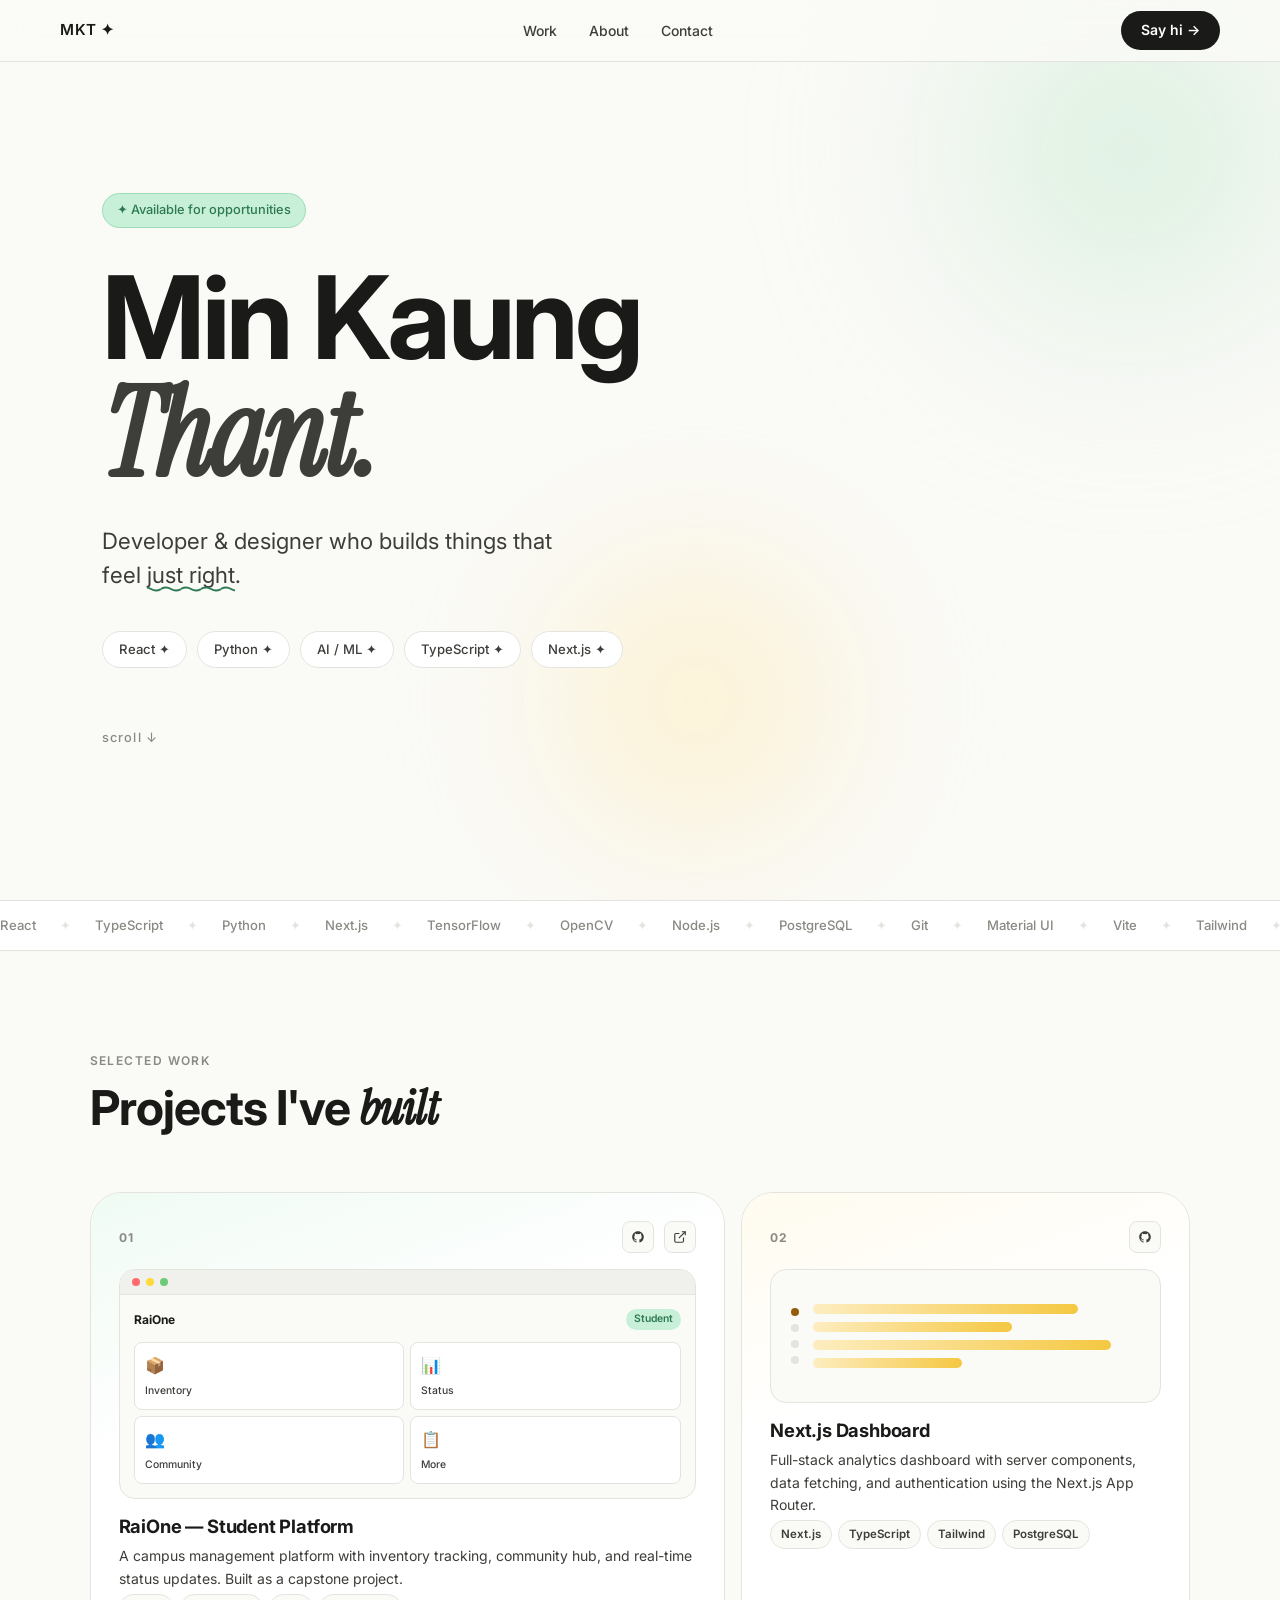
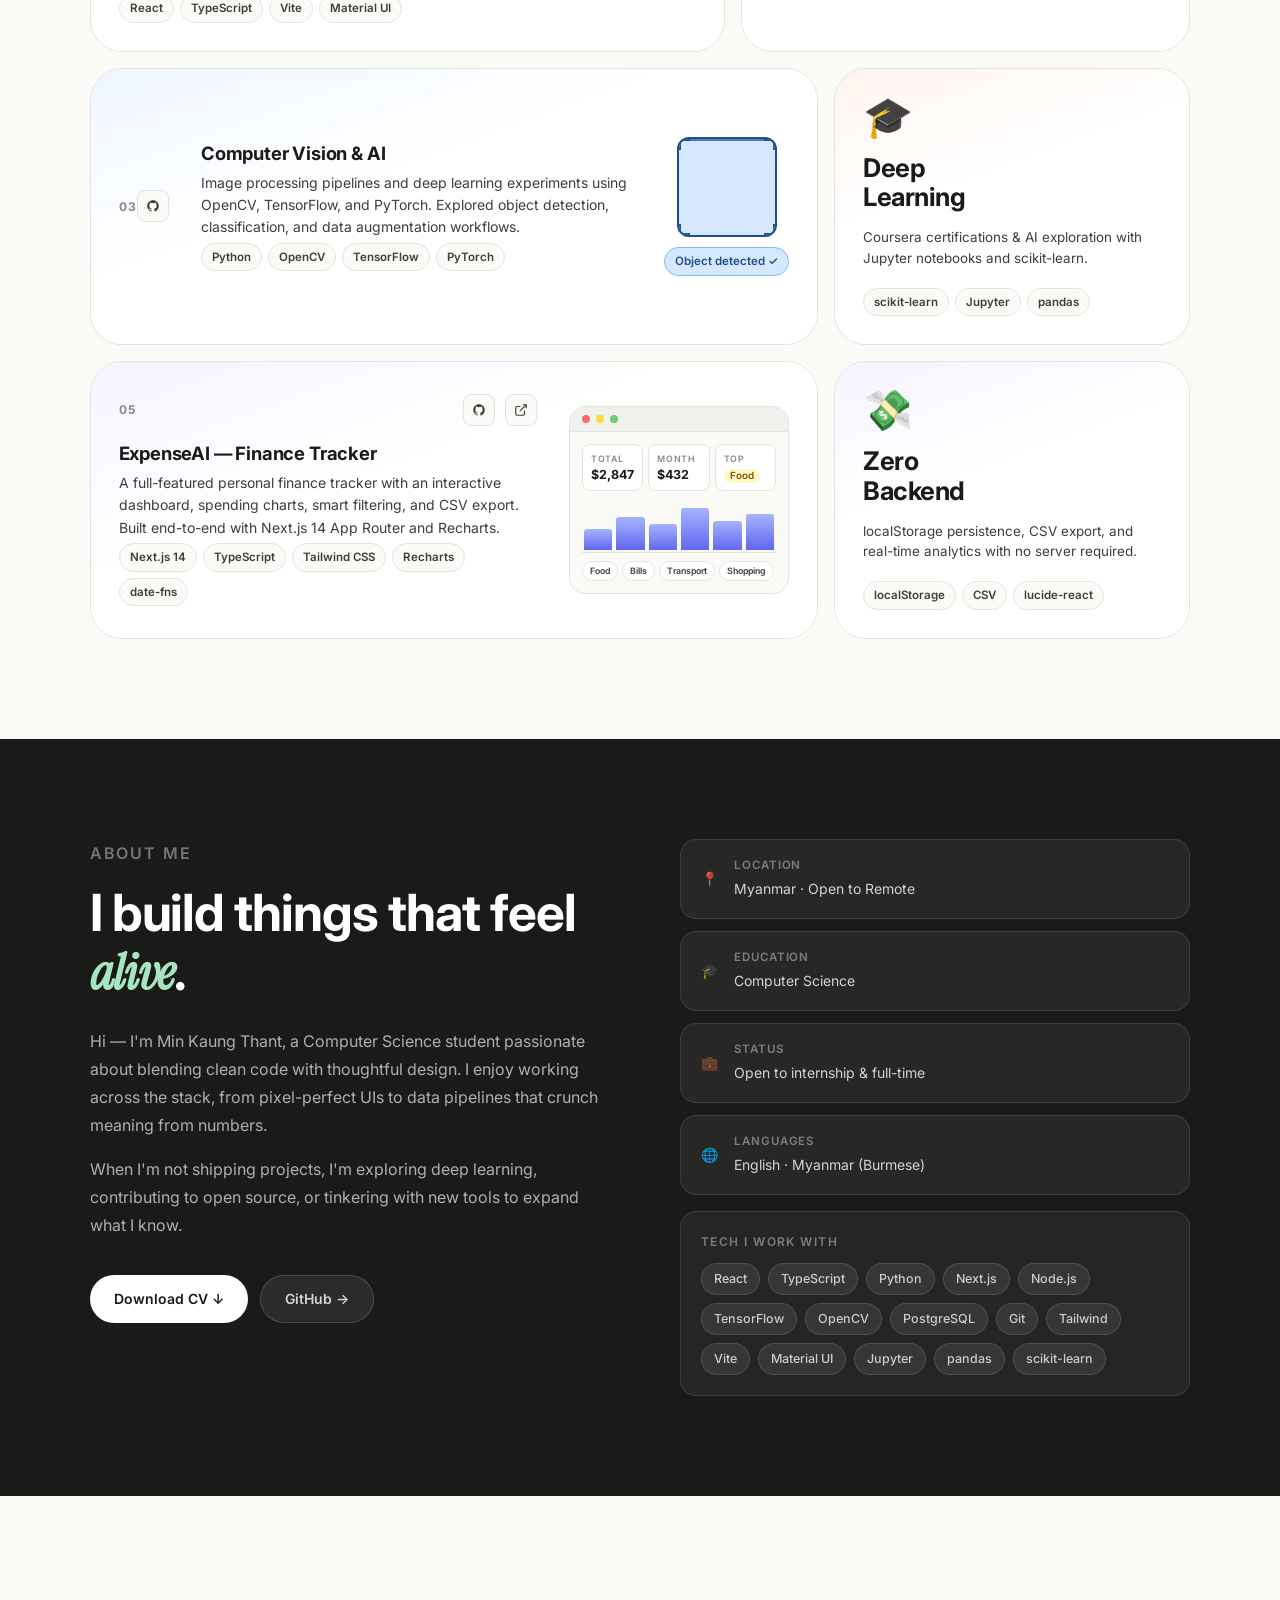
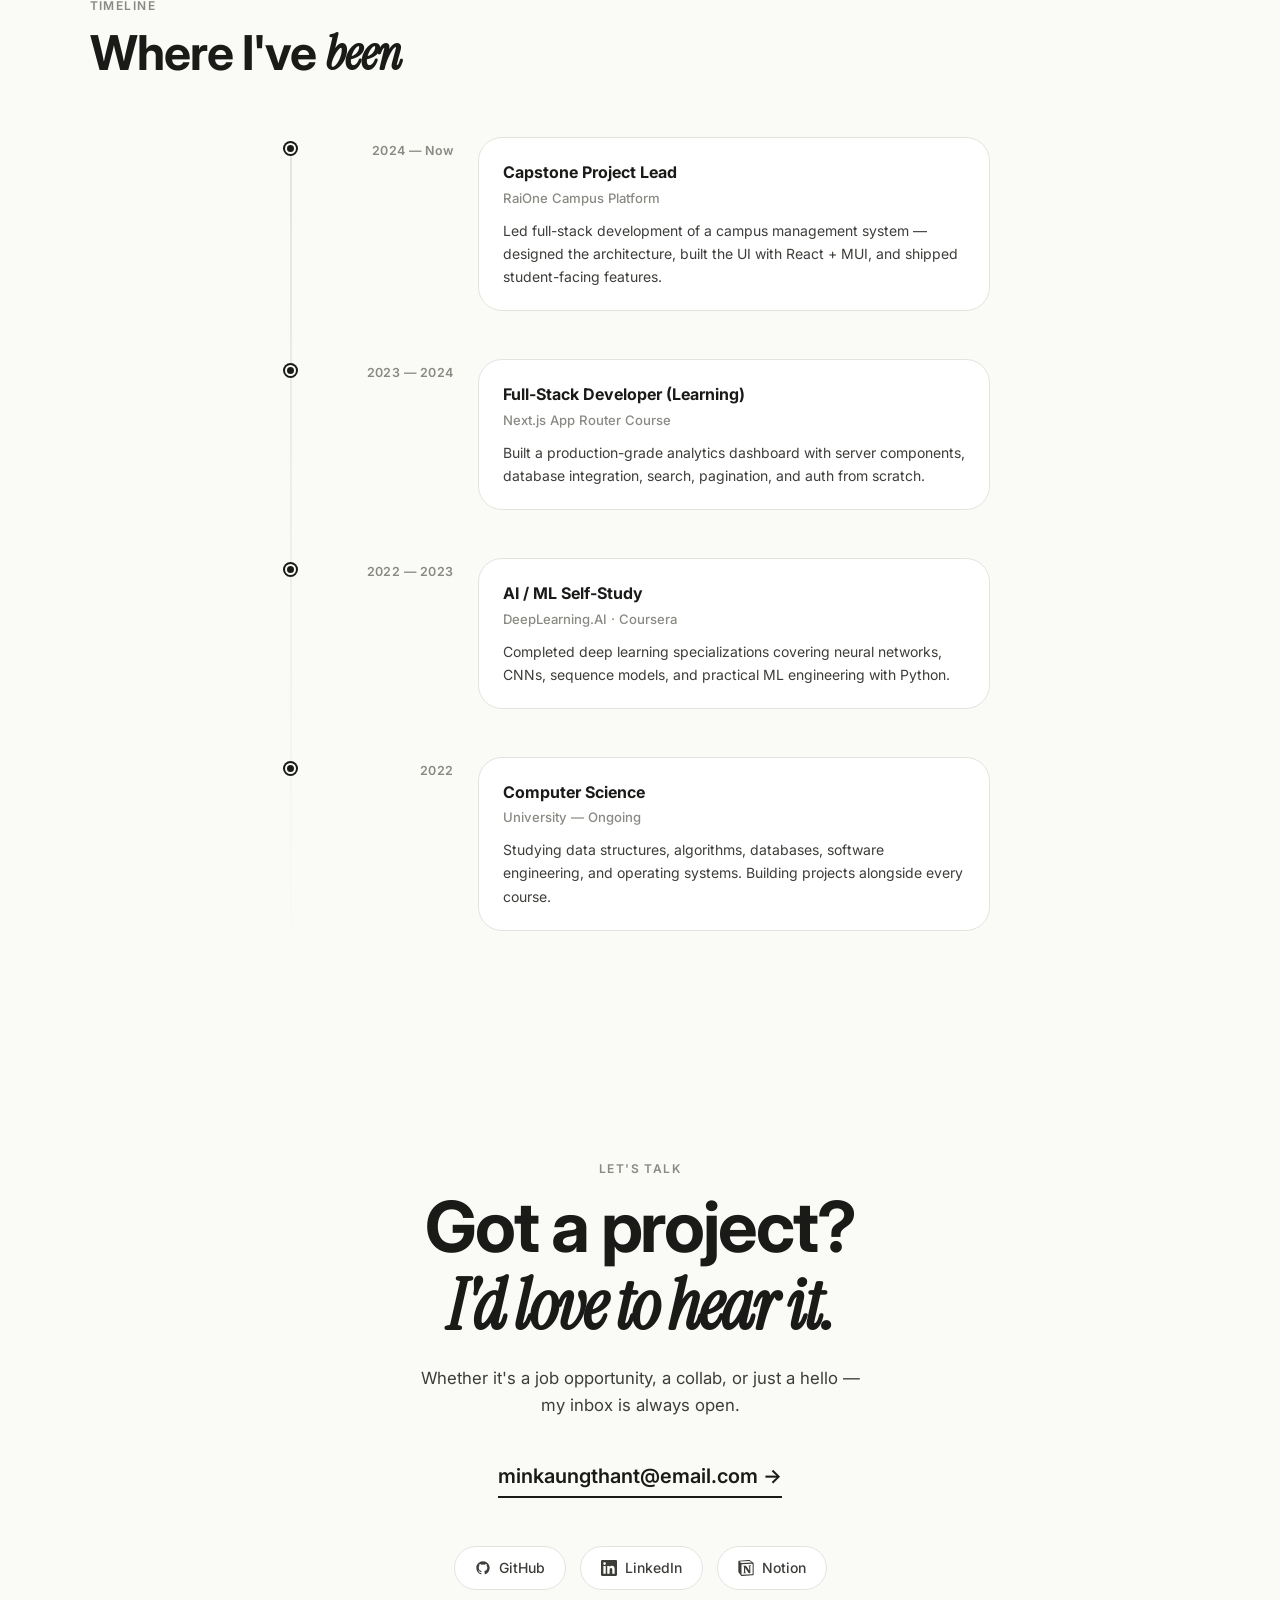
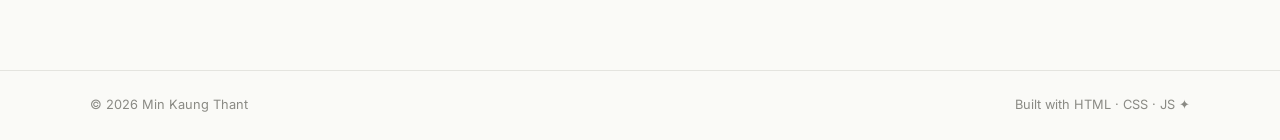
==== commit d130d9fb: "Add live Vercel link to ExpenseAI portfolio card Co-Authored-By: Claude Sonnet 4.6 <noreply@anthropi" ====
--- a/portfolio/index.html
+++ b/portfolio/index.html
@@ -215,6 +215,9 @@
                 <a href="https://github.com/trey-min/expense-tracker-ai" target="_blank" rel="noopener" aria-label="GitHub">
                   <svg viewBox="0 0 24 24" fill="currentColor"><path d="M12 2C6.477 2 2 6.477 2 12c0 4.418 2.865 8.168 6.839 9.491.5.092.682-.217.682-.482 0-.237-.009-.868-.013-1.703-2.782.604-3.369-1.341-3.369-1.341-.454-1.155-1.11-1.463-1.11-1.463-.908-.62.069-.608.069-.608 1.003.07 1.531 1.03 1.531 1.03.892 1.529 2.341 1.087 2.91.832.092-.647.35-1.088.636-1.338-2.22-.253-4.555-1.11-4.555-4.943 0-1.091.39-1.984 1.029-2.683-.103-.253-.446-1.27.098-2.647 0 0 .84-.269 2.75 1.025A9.578 9.578 0 0 1 12 6.836a9.59 9.59 0 0 1 2.504.337c1.909-1.294 2.747-1.025 2.747-1.025.546 1.377.202 2.394.1 2.647.64.699 1.028 1.592 1.028 2.683 0 3.842-2.339 4.687-4.566 4.935.359.309.678.919.678 1.852 0 1.336-.012 2.415-.012 2.743 0 .267.18.578.688.48C19.138 20.165 22 16.418 22 12c0-5.523-4.477-10-10-10z"/></svg>
                 </a>
+                <a href="https://expense-tracker-ai-pied-gamma.vercel.app" target="_blank" rel="noopener" aria-label="Live">
+                  <svg viewBox="0 0 24 24" fill="none" stroke="currentColor" stroke-width="2"><path d="M18 13v6a2 2 0 0 1-2 2H5a2 2 0 0 1-2-2V8a2 2 0 0 1 2-2h6"/><polyline points="15 3 21 3 21 9"/><line x1="10" y1="14" x2="21" y2="3"/></svg>
+                </a>
               </div>
             </div>
             <div class="card-body">
